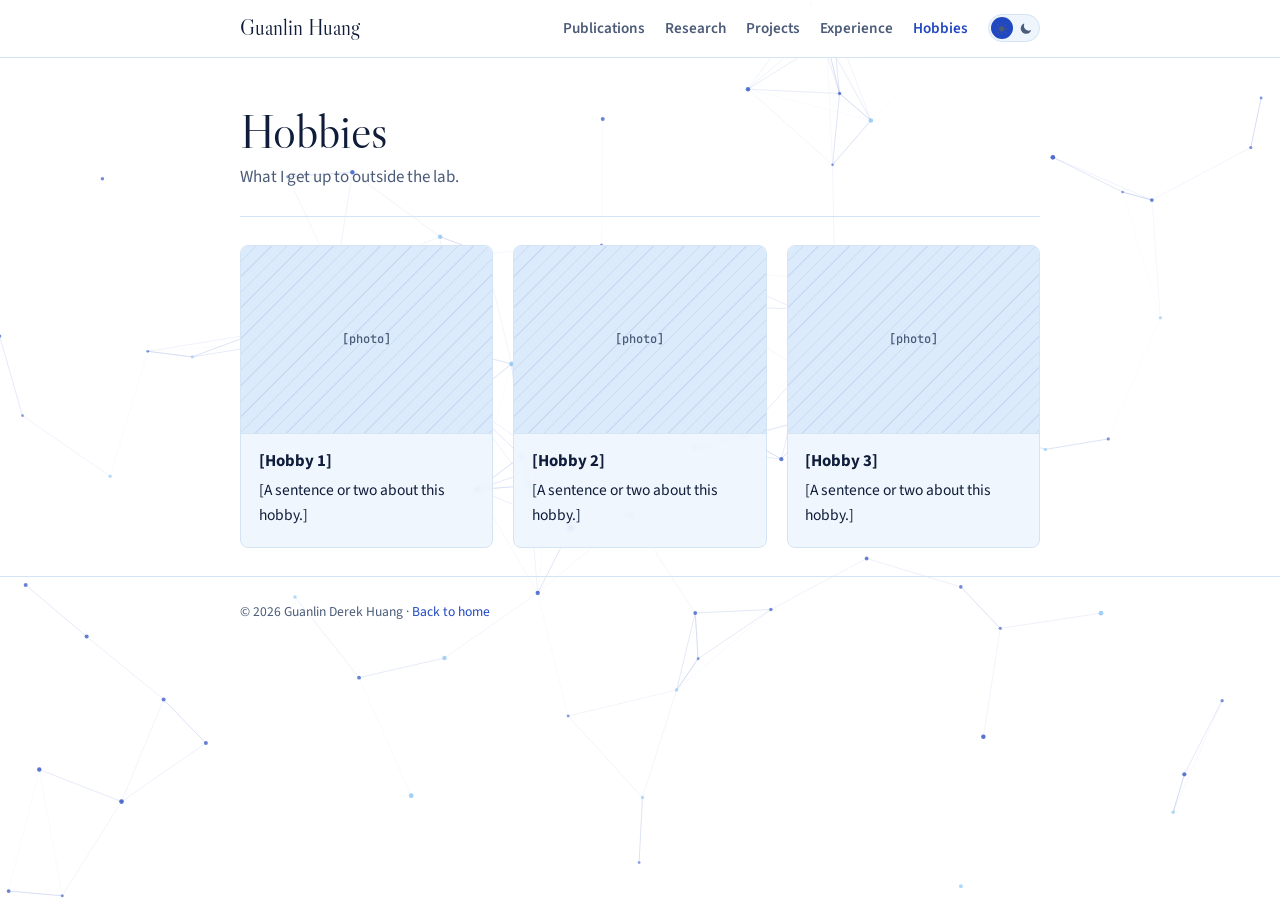
==== hobbies.html @ 8f23948f "Add Purdue dark / blue light themes, toggle, interactive background, Hobbies page Co-Authored-By: Cl" ====
<!doctype html>
<html lang="en">
<head>
<meta charset="utf-8">
<meta name="viewport" content="width=device-width, initial-scale=1, viewport-fit=cover">
<title>Hobbies · Guanlin Huang</title>
<meta name="claude:viewport-fit-sides" content="cover">
<meta name="description" content="What Guanlin Derek Huang does outside the lab.">
<link rel="preconnect" href="https://fonts.googleapis.com">
<link rel="preconnect" href="https://fonts.gstatic.com" crossorigin>
<link rel="stylesheet" href="https://fonts.googleapis.com/css2?family=Libre+Caslon+Display&family=Source+Sans+3:ital,wght@0,400;0,600;0,700;1,400&family=JetBrains+Mono:wght@400;500&display=swap">
<link rel="stylesheet" href="assets/site.css">
<script>
  /* Set the theme before first paint: saved choice, else the system setting. */
  (function () {
    var t = null;
    try { t = localStorage.getItem("theme"); } catch (e) {}
    if (t !== "light" && t !== "dark") t = window.matchMedia && window.matchMedia("(prefers-color-scheme: dark)").matches ? "dark" : "light";
    document.documentElement.setAttribute("data-theme", t);
  })();
</script>
</head>
<body>
<canvas id="bg-canvas" aria-hidden="true"></canvas>

<header class="topbar">
  <div class="wrap">
    <a class="brand" href="index.html">Guanlin Huang</a>
    <div class="nav-right">
      <nav aria-label="Sections">
        <ul>
          <li><a href="index.html#publications">Publications</a></li>
          <li><a href="index.html#research">Research</a></li>
          <li><a href="index.html#projects">Projects</a></li>
          <li><a href="index.html#experience">Experience</a></li>
          <li><a href="hobbies.html" aria-current="page">Hobbies</a></li>
        </ul>
      </nav>
      <button class="theme-toggle" type="button" aria-label="Toggle dark mode">
        <svg viewBox="0 0 24 24" aria-hidden="true"><path d="M12 7a5 5 0 1 0 0 10 5 5 0 0 0 0-10Zm0-5a1 1 0 0 1 1 1v1a1 1 0 1 1-2 0V3a1 1 0 0 1 1-1Zm0 17a1 1 0 0 1 1 1v1a1 1 0 1 1-2 0v-1a1 1 0 0 1 1-1ZM3 11h1a1 1 0 1 1 0 2H3a1 1 0 1 1 0-2Zm17 0h1a1 1 0 1 1 0 2h-1a1 1 0 1 1 0-2ZM5.6 4.2l.7.7a1 1 0 0 1-1.4 1.4l-.7-.7a1 1 0 0 1 1.4-1.4Zm13.5 13.5.7.7a1 1 0 0 1-1.4 1.4l-.7-.7a1 1 0 0 1 1.4-1.4Zm.7-13.5a1 1 0 0 1 0 1.4l-.7.7a1 1 0 1 1-1.4-1.4l.7-.7a1 1 0 0 1 1.4 0ZM6.3 17.7a1 1 0 0 1 0 1.4l-.7.7a1 1 0 0 1-1.4-1.4l.7-.7a1 1 0 0 1 1.4 0Z"/></svg>
        <svg viewBox="0 0 24 24" aria-hidden="true"><path d="M20.5 14.6A8.5 8.5 0 0 1 9.4 3.5a.6.6 0 0 0-.8-.7A9.5 9.5 0 1 0 21.2 15.4a.6.6 0 0 0-.7-.8Z"/></svg>
        <span class="knob"></span>
      </button>
    </div>
  </div>
</header>

<main class="wrap" id="top">
  <div class="page-head">
    <h1>Hobbies</h1>
    <p>What I get up to outside the lab.</p>
  </div>

  <section aria-label="Hobbies">
    <div class="hobbies">
      <article class="hobby">
        <div class="pic">[photo]</div>
        <div class="body">
          <h3>[Hobby 1]</h3>
          <p>[A sentence or two about this hobby.]</p>
        </div>
      </article>
      <article class="hobby">
        <div class="pic">[photo]</div>
        <div class="body">
          <h3>[Hobby 2]</h3>
          <p>[A sentence or two about this hobby.]</p>
        </div>
      </article>
      <article class="hobby">
        <div class="pic">[photo]</div>
        <div class="body">
          <h3>[Hobby 3]</h3>
          <p>[A sentence or two about this hobby.]</p>
        </div>
      </article>
    </div>
  </section>
</main>

<footer>
  <div class="wrap">© 2026 Guanlin Derek Huang · <a href="index.html">Back to home</a></div>
</footer>
<script src="assets/site.js" defer></script>
</body>
</html>
---- assets/site.css ----
/* Layout: one narrow reading column; sticky name bar; profile row (photo | bio); sections stacked with small-caps labels. */
:root {
  /* Light: white with baby blue and royal blue */
  --bg: #ffffff;
  --surface: #eef5fd;
  --ink: #0f1d3a;
  --muted: #4b5b78;
  --rule: #d5e4f5;
  --accent: #2148c0;          /* royal blue */
  --accent-soft: #dcebfb;     /* baby blue */
  --glow: rgba(137, 196, 244, .35);
  --particle: 33, 72, 192;    /* rgb triplets read by assets/site.js */
  --particle-alt: 137, 196, 244;
  --display: "Libre Caslon Display", "Iowan Old Style", Georgia, serif;
  --body: "Source Sans 3", "Segoe UI", system-ui, sans-serif;
  --mono: "JetBrains Mono", ui-monospace, Menlo, monospace;
  --col: 52rem;
  color-scheme: light;
}
/* Dark: Purdue black and gold */
@media (prefers-color-scheme: dark) {
  :root:not([data-theme="light"]) {
    --bg: #0c0c0c; --surface: #18160f; --ink: #f2eee3; --muted: #b3ab96;
    --rule: #2e2a1f; --accent: #cfb991; --accent-soft: #2a2416;
    --glow: rgba(218, 170, 0, .16); --particle: 207, 185, 145; --particle-alt: 218, 170, 0;
    color-scheme: dark;
  }
}
:root[data-theme="dark"] {
  --bg: #0c0c0c; --surface: #18160f; --ink: #f2eee3; --muted: #b3ab96;
  --rule: #2e2a1f; --accent: #cfb991; --accent-soft: #2a2416;
  --glow: rgba(218, 170, 0, .16); --particle: 207, 185, 145; --particle-alt: 218, 170, 0;
  color-scheme: dark;
}

* { box-sizing: border-box; }
html { scroll-behavior: smooth; scroll-padding-top: 4rem; }
@media (prefers-reduced-motion: reduce) { html { scroll-behavior: auto; } }
body {
  margin: 0; background: var(--bg); color: var(--ink);
  font: 400 1.0625rem/1.6 var(--body);
}
a { color: var(--accent); text-decoration: none; }
a:hover { text-decoration: underline; text-underline-offset: 3px; }
a:focus-visible, summary:focus-visible { outline: 2px solid var(--accent); outline-offset: 3px; border-radius: 3px; }

.wrap {
  max-width: var(--col); margin: 0 auto;
  padding-left: max(16px, env(safe-area-inset-left, 0px));
  padding-right: max(16px, env(safe-area-inset-right, 0px));
}

/* Top bar */
body::before { content: ""; position: fixed; inset: 0 0 auto; height: env(safe-area-inset-top, 0px); z-index: 10; background: var(--bg); }
.topbar {
  position: sticky; top: env(safe-area-inset-top, 0px); z-index: 5;
  background: color-mix(in srgb, var(--bg) 92%, transparent);
  backdrop-filter: blur(6px); border-bottom: 1px solid var(--rule);
}
.topbar .wrap { display: flex; align-items: center; justify-content: space-between; gap: 1rem; padding-block: .7rem; flex-wrap: wrap; }
.brand { font-family: var(--display); font-size: 1.35rem; color: var(--ink); }
.brand:hover { text-decoration: none; }
nav ul { display: flex; gap: 1.25rem; list-style: none; margin: 0; padding: 0; flex-wrap: wrap; }
nav a { color: var(--muted); font-size: .95rem; font-weight: 600; }
nav a:hover { color: var(--accent); text-decoration: none; }

/* Profile */
.profile { display: grid; grid-template-columns: 11rem 1fr; gap: 2.25rem; align-items: start; padding-block: 3rem 2rem; }
.photo {
  width: 11rem; max-width: 100%; aspect-ratio: 1 / 1; border-radius: 6px; object-fit: cover;
  background: var(--surface); border: 1px solid var(--rule);
  display: grid; place-items: center; color: var(--muted);
  font: 400 2.6rem var(--display);
}
.profile-text { min-width: 0; }
h1 { font-family: var(--display); font-weight: 400; font-size: clamp(2.2rem, 5vw, 3rem); line-height: 1.05; margin: 0 0 .25rem; text-wrap: balance; }
.native { font-size: 1.1rem; color: var(--muted); margin-left: .35rem; font-family: var(--body); }
.role { color: var(--muted); margin: 0 0 1rem; }
.bio { margin: 0 0 1.25rem; max-width: 65ch; }
.bio p { margin: 0 0 .75rem; }
.contact { font-family: var(--mono); font-size: .85rem; color: var(--muted); margin: 0 0 1rem; }
.links { display: flex; flex-wrap: wrap; gap: .5rem; padding: 0; margin: 0; list-style: none; }
.links a {
  display: inline-flex; align-items: center; gap: .4rem;
  padding: .3rem .75rem; border: 1px solid var(--rule); border-radius: 999px;
  color: var(--ink); font-size: .9rem; font-weight: 600;
}
.links a:hover { border-color: var(--accent); color: var(--accent); text-decoration: none; }
.links svg { width: 1em; height: 1em; fill: currentColor; }
.links .cv { background: var(--accent); border-color: var(--accent); color: var(--bg); }
.links .cv:hover { color: var(--bg); opacity: .9; }

/* Sections */
section { padding-block: 1.75rem; border-top: 1px solid var(--rule); }
h2 {
  font: 700 .8rem/1 var(--body); text-transform: uppercase; letter-spacing: .14em;
  color: var(--muted); margin: 0 0 1.25rem;
}
h3 { font-size: 1.05rem; line-height: 1.35; margin: 0 0 .2rem; text-wrap: balance; }

/* News */
.news { list-style: none; margin: 0; padding: 0; display: grid; gap: .45rem; }
.news li { display: grid; grid-template-columns: 5.5rem 1fr; gap: 1rem; }
.news time { font-family: var(--mono); font-size: .85rem; color: var(--muted); padding-top: .15rem; font-variant-numeric: tabular-nums; }
.news span { min-width: 0; }
details summary { cursor: pointer; color: var(--accent); font-weight: 600; font-size: .9rem; margin-top: .6rem; list-style: none; }
details summary::-webkit-details-marker { display: none; }
details[open] summary .more { display: none; }
details:not([open]) summary .less { display: none; }
details .news { margin-top: .45rem; }

/* Publications + projects */
.entries { display: grid; gap: 1.75rem; }
.entry { display: grid; grid-template-columns: 12rem 1fr; gap: 1.5rem; align-items: start; }
.thumb {
  width: 100%; max-width: 100%; aspect-ratio: 16 / 10; border-radius: 4px; object-fit: cover;
  background:
    repeating-linear-gradient(135deg, transparent 0 10px, color-mix(in srgb, var(--accent) 8%, transparent) 10px 11px),
    var(--surface);
  border: 1px solid var(--rule);
  display: grid; place-items: center; color: var(--muted); font: 500 .75rem var(--mono);
}
.entry > a { display: block; }
.entry-body { min-width: 0; }
.authors { margin: 0; color: var(--muted); font-size: .95rem; }
.authors .me { color: var(--ink); font-weight: 700; }
.venue { margin: .1rem 0 .5rem; font-style: italic; }
.venue .tag { font-style: normal; font-size: .75rem; font-weight: 700; letter-spacing: .04em; color: var(--accent); background: var(--accent-soft); padding: .1rem .45rem; border-radius: 3px; margin-left: .35rem; }
.desc { margin: 0 0 .5rem; font-size: .97rem; }
.thumb.logo { background: var(--surface); object-fit: contain; }
.note { margin: 0 0 .5rem; font-size: .85rem; color: var(--muted); }
.desc .tag { font-size: .75rem; font-weight: 700; letter-spacing: .04em; color: var(--accent); background: var(--accent-soft); padding: .1rem .45rem; border-radius: 3px; }
.btns { display: flex; flex-wrap: wrap; gap: .4rem; }
.btns a { font: 500 .78rem var(--mono); padding: .2rem .55rem; border: 1px solid var(--rule); border-radius: 3px; }
.btns a:hover { border-color: var(--accent); text-decoration: none; }
.sub { font-weight: 600; font-size: .95rem; margin: 0 0 1rem; color: var(--ink); }
.sub + .entries + .sub { margin-top: 2rem; }

/* Experience */
.timeline { list-style: none; margin: 0; padding: 0; display: grid; gap: 1.25rem; }
.timeline li { display: grid; grid-template-columns: 1fr auto; gap: .1rem 1rem; }
.timeline .when { font-family: var(--mono); font-size: .85rem; color: var(--muted); font-variant-numeric: tabular-nums; white-space: nowrap; }
.timeline .org { color: var(--muted); grid-column: 1 / -1; margin: 0; }
.timeline .what { grid-column: 1 / -1; margin: .2rem 0 0; font-size: .97rem; max-width: 65ch; }

/* Interactive background */
#bg-canvas { position: fixed; inset: 0; width: 100%; height: 100%; z-index: 0; pointer-events: none; }
main, footer { position: relative; z-index: 1; }

/* Theme toggle */
.nav-right { display: flex; align-items: center; gap: 1.25rem; flex-wrap: wrap; }
.theme-toggle {
  position: relative; width: 3.25rem; height: 1.75rem; flex: none;
  border: 1px solid var(--rule); border-radius: 999px; padding: 0; cursor: pointer;
  background: var(--surface); color: var(--muted);
  display: inline-flex; align-items: center; justify-content: space-between;
  padding-inline: .4rem; transition: background-color .25s, border-color .25s;
}
.theme-toggle:hover { border-color: var(--accent); }
.theme-toggle:focus-visible { outline: 2px solid var(--accent); outline-offset: 3px; }
.theme-toggle svg { width: .85rem; height: .85rem; fill: currentColor; position: relative; z-index: 1; }
.theme-toggle .knob {
  position: absolute; top: 2px; left: 2px; width: calc(1.75rem - 6px); height: calc(1.75rem - 6px);
  border-radius: 50%; background: var(--accent); transition: transform .25s ease;
}
:root[data-theme="dark"] .theme-toggle .knob { transform: translateX(1.5rem); }
@media (prefers-reduced-motion: reduce) { .theme-toggle .knob { transition: none; } }

/* Hobbies */
.page-head { padding-block: 3rem 1.5rem; }
.page-head p { color: var(--muted); max-width: 60ch; margin: .5rem 0 0; }
.hobbies { display: grid; grid-template-columns: repeat(auto-fill, minmax(15rem, 1fr)); gap: 1.25rem; }
.hobby {
  border: 1px solid var(--rule); border-radius: 8px; overflow: hidden;
  background: color-mix(in srgb, var(--surface) 85%, transparent);
  backdrop-filter: blur(2px); display: flex; flex-direction: column;
  transition: transform .2s ease, border-color .2s ease;
}
.hobby:hover { transform: translateY(-3px); border-color: var(--accent); }
@media (prefers-reduced-motion: reduce) { .hobby, .hobby:hover { transition: none; transform: none; } }
.hobby .pic {
  aspect-ratio: 4 / 3; width: 100%; object-fit: cover; display: grid; place-items: center;
  background:
    repeating-linear-gradient(135deg, transparent 0 10px, color-mix(in srgb, var(--accent) 10%, transparent) 10px 11px),
    var(--accent-soft);
  color: var(--muted); font: 500 .75rem var(--mono); border-bottom: 1px solid var(--rule);
}
.hobby .body { padding: 1rem 1.1rem 1.2rem; }
.hobby p { margin: .35rem 0 0; font-size: .97rem; }

footer { border-top: 1px solid var(--rule); padding-block: 1.5rem 2.5rem; color: var(--muted); font-size: .85rem; }

@media (max-width: 640px) {
  .profile { grid-template-columns: 1fr; gap: 1.25rem; padding-block: 2rem 1.5rem; }
  .photo { width: 8rem; }
  .entry { grid-template-columns: 1fr; gap: .75rem; }
  .thumb { max-width: 20rem; }
  .news li { grid-template-columns: 1fr; gap: 0; }
  nav ul { gap: .9rem; }
  .nav-right { gap: .9rem; }
  .topbar .wrap { position: relative; padding-right: calc(max(16px, env(safe-area-inset-right, 0px)) + 4rem); }
  .theme-toggle { position: absolute; top: .75rem; right: max(16px, env(safe-area-inset-right, 0px)); }
}
nav a[aria-current="page"] { color: var(--accent); }
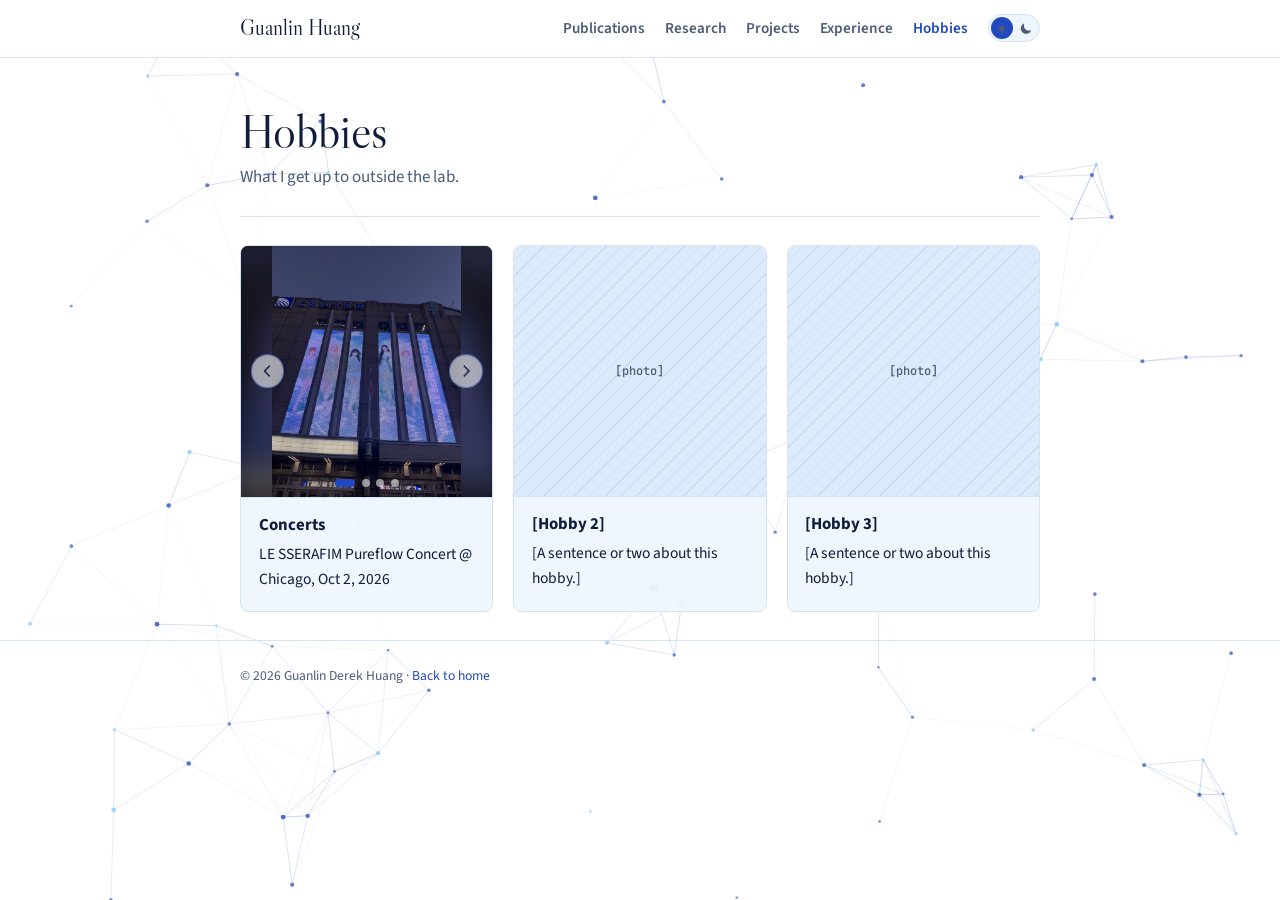
==== commit 3b38302d: "Add concert photo slideshow as first hobby Co-Authored-By: Claude Opus 5.5 <noreply@anthropic.com> C" ====
--- a/hobbies.html
+++ b/hobbies.html
@@ -54,10 +54,20 @@
   <section aria-label="Hobbies">
     <div class="hobbies">
       <article class="hobby">
-        <div class="pic">[photo]</div>
+        <div class="slideshow" data-slideshow aria-roledescription="carousel" aria-label="LE SSERAFIM Pureflow concert photos">
+          <ul class="slides" tabindex="0">
+            <li class="slide"><img src="assets/hobbies/pureflow-1.jpg" alt="Arena exterior lit up with LE SSERAFIM 2026 Pureflow tour banners at dusk" loading="eager" decoding="async"></li>
+            <li class="slide"><img src="assets/hobbies/pureflow-2.jpg" alt="Championship banners hanging above the arena floor before the show" loading="lazy" decoding="async"></li>
+            <li class="slide"><img src="assets/hobbies/pureflow-3.jpg" alt="Stage screens showing the 2026 LE SSERAFIM Tour Pureflow title" loading="lazy" decoding="async"></li>
+            <li class="slide"><img src="assets/hobbies/pureflow-4.jpg" alt="Derek and three friends smiling in their arena seats before the concert" loading="lazy" decoding="async"></li>
+          </ul>
+          <button class="ss-btn prev" type="button" aria-label="Previous photo"><svg viewBox="0 0 24 24" aria-hidden="true"><path d="M15.4 5.4 9 12l6.4 6.6-1.4 1.4L6.2 12 14 4z"/></svg></button>
+          <button class="ss-btn next" type="button" aria-label="Next photo"><svg viewBox="0 0 24 24" aria-hidden="true"><path d="M8.6 18.6 15 12 8.6 5.4 10 4l7.8 8-7.8 8z"/></svg></button>
+          <div class="ss-dots" role="group" aria-label="Choose photo"></div>
+        </div>
         <div class="body">
-          <h3>[Hobby 1]</h3>
-          <p>[A sentence or two about this hobby.]</p>
+          <h3>Concerts</h3>
+          <p>LE SSERAFIM Pureflow Concert @ Chicago, Oct 2, 2026</p>
         </div>
       </article>
       <article class="hobby">
--- a/assets/site.css
+++ b/assets/site.css
@@ -179,7 +179,7 @@
 .hobby:hover { transform: translateY(-3px); border-color: var(--accent); }
 @media (prefers-reduced-motion: reduce) { .hobby, .hobby:hover { transition: none; transform: none; } }
 .hobby .pic {
-  aspect-ratio: 4 / 3; width: 100%; object-fit: cover; display: grid; place-items: center;
+  aspect-ratio: 1 / 1; width: 100%; object-fit: cover; display: grid; place-items: center;
   background:
     repeating-linear-gradient(135deg, transparent 0 10px, color-mix(in srgb, var(--accent) 10%, transparent) 10px 11px),
     var(--accent-soft);
@@ -202,3 +202,34 @@
   .theme-toggle { position: absolute; top: .75rem; right: max(16px, env(safe-area-inset-right, 0px)); }
 }
 nav a[aria-current="page"] { color: var(--accent); }
+
+/* Hobby slideshow: swipeable track with arrows, dots and gentle autoplay */
+.slideshow { position: relative; border-bottom: 1px solid var(--rule); background: #000; }
+.slides {
+  list-style: none; margin: 0; padding: 0; display: flex; aspect-ratio: 1 / 1;
+  overflow-x: auto; scroll-snap-type: x mandatory; scroll-behavior: smooth; scrollbar-width: none;
+}
+.slides::-webkit-scrollbar { display: none; }
+.slides:focus-visible { outline: 2px solid var(--accent); outline-offset: -2px; }
+.slide { flex: 0 0 100%; scroll-snap-align: center; position: relative; overflow: hidden; }
+.slide::before { /* blurred fill so portrait and landscape photos both show in full */
+  content: ""; position: absolute; inset: -20px; background: var(--slide-bg) center / cover; filter: blur(18px) brightness(.6);
+}
+.slide img { position: relative; width: 100%; height: 100%; object-fit: contain; display: block; }
+.ss-btn {
+  position: absolute; top: 50%; transform: translateY(-50%); width: 2.1rem; height: 2.1rem; border-radius: 50%;
+  border: 1px solid color-mix(in srgb, var(--accent) 60%, transparent); cursor: pointer; padding: 0;
+  background: color-mix(in srgb, var(--bg) 70%, transparent); color: var(--ink); backdrop-filter: blur(4px);
+  display: grid; place-items: center; opacity: .85; transition: opacity .2s, background-color .2s;
+}
+.ss-btn:hover, .ss-btn:focus-visible { opacity: 1; background: var(--accent); color: var(--bg); }
+.ss-btn:focus-visible { outline: 2px solid var(--accent); outline-offset: 2px; }
+.ss-btn svg { width: 1.1rem; height: 1.1rem; fill: currentColor; }
+.ss-btn.prev { left: .6rem; } .ss-btn.next { right: .6rem; }
+.ss-dots { position: absolute; left: 0; right: 0; bottom: .6rem; display: flex; justify-content: center; gap: .4rem; }
+.ss-dots button {
+  width: .5rem; height: .5rem; border-radius: 999px; border: 0; padding: 0; cursor: pointer;
+  background: rgba(255,255,255,.55); transition: width .25s, background-color .25s;
+}
+.ss-dots button[aria-current="true"] { width: 1.3rem; background: var(--accent); }
+@media (prefers-reduced-motion: reduce) { .slides { scroll-behavior: auto; } .ss-dots button { transition: none; } }
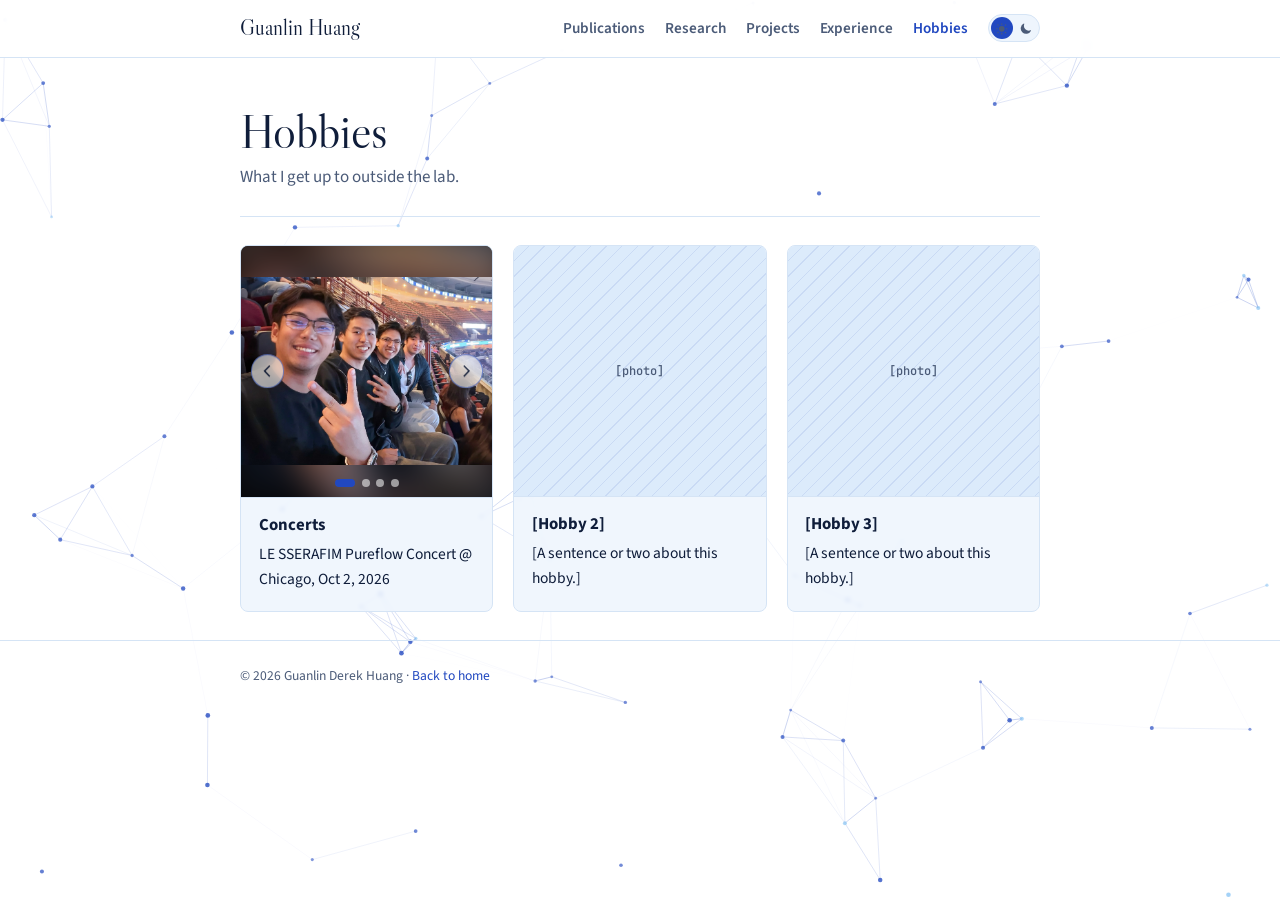
==== commit 6225a46d: "Reorder concert photos: selfie first, banners last Co-Authored-By: Claude Opus 5.5 <noreply@anthropi" ====
--- a/hobbies.html
+++ b/hobbies.html
@@ -56,10 +56,10 @@
       <article class="hobby">
         <div class="slideshow" data-slideshow aria-roledescription="carousel" aria-label="LE SSERAFIM Pureflow concert photos">
           <ul class="slides" tabindex="0">
-            <li class="slide"><img src="assets/hobbies/pureflow-1.jpg" alt="Arena exterior lit up with LE SSERAFIM 2026 Pureflow tour banners at dusk" loading="eager" decoding="async"></li>
+            <li class="slide"><img src="assets/hobbies/pureflow-4.jpg" alt="Derek and three friends smiling in their arena seats before the concert" loading="eager" decoding="async"></li>
+            <li class="slide"><img src="assets/hobbies/pureflow-1.jpg" alt="Arena exterior lit up with LE SSERAFIM 2026 Pureflow tour banners at dusk" loading="lazy" decoding="async"></li>
+            <li class="slide"><img src="assets/hobbies/pureflow-3.jpg" alt="Stage screens showing the 2026 LE SSERAFIM Tour Pureflow title" loading="lazy" decoding="async"></li>
             <li class="slide"><img src="assets/hobbies/pureflow-2.jpg" alt="Championship banners hanging above the arena floor before the show" loading="lazy" decoding="async"></li>
-            <li class="slide"><img src="assets/hobbies/pureflow-3.jpg" alt="Stage screens showing the 2026 LE SSERAFIM Tour Pureflow title" loading="lazy" decoding="async"></li>
-            <li class="slide"><img src="assets/hobbies/pureflow-4.jpg" alt="Derek and three friends smiling in their arena seats before the concert" loading="lazy" decoding="async"></li>
           </ul>
           <button class="ss-btn prev" type="button" aria-label="Previous photo"><svg viewBox="0 0 24 24" aria-hidden="true"><path d="M15.4 5.4 9 12l6.4 6.6-1.4 1.4L6.2 12 14 4z"/></svg></button>
           <button class="ss-btn next" type="button" aria-label="Next photo"><svg viewBox="0 0 24 24" aria-hidden="true"><path d="M8.6 18.6 15 12 8.6 5.4 10 4l7.8 8-7.8 8z"/></svg></button>
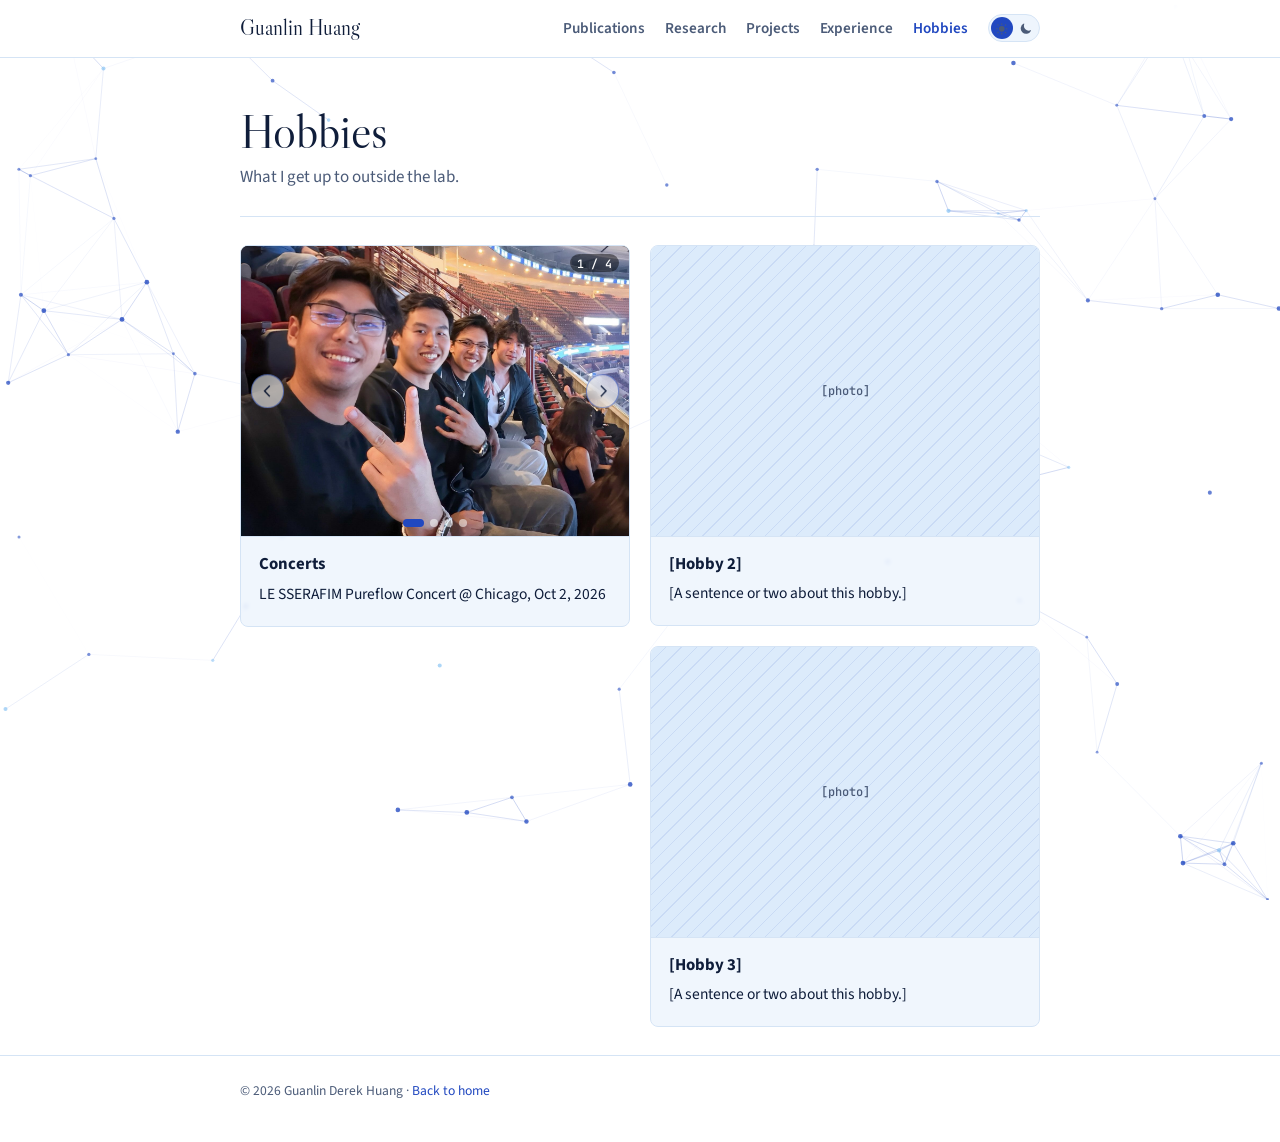
==== commit 80088994: "Rebuild hobby carousel: one photo at a time, frame sized to widest photo, masonry cards Co-Authored-" ====
--- a/hobbies.html
+++ b/hobbies.html
@@ -55,11 +55,11 @@
     <div class="hobbies">
       <article class="hobby">
         <div class="slideshow" data-slideshow aria-roledescription="carousel" aria-label="LE SSERAFIM Pureflow concert photos">
-          <ul class="slides" tabindex="0">
-            <li class="slide"><img src="assets/hobbies/pureflow-4.jpg" alt="Derek and three friends smiling in their arena seats before the concert" loading="eager" decoding="async"></li>
-            <li class="slide"><img src="assets/hobbies/pureflow-1.jpg" alt="Arena exterior lit up with LE SSERAFIM 2026 Pureflow tour banners at dusk" loading="lazy" decoding="async"></li>
-            <li class="slide"><img src="assets/hobbies/pureflow-3.jpg" alt="Stage screens showing the 2026 LE SSERAFIM Tour Pureflow title" loading="lazy" decoding="async"></li>
-            <li class="slide"><img src="assets/hobbies/pureflow-2.jpg" alt="Championship banners hanging above the arena floor before the show" loading="lazy" decoding="async"></li>
+          <ul class="slides" tabindex="0" aria-live="polite">
+            <li class="slide"><img src="assets/hobbies/pureflow-4.jpg" alt="Derek and three friends smiling in their arena seats before the concert" width="1454" height="1090" loading="eager" decoding="async"></li>
+            <li class="slide"><img src="assets/hobbies/pureflow-1.jpg" alt="Arena exterior lit up with LE SSERAFIM 2026 Pureflow tour banners at dusk" width="1200" height="1600" loading="lazy" decoding="async"></li>
+            <li class="slide"><img src="assets/hobbies/pureflow-3.jpg" alt="Stage screens showing the 2026 LE SSERAFIM Tour Pureflow title" width="1200" height="1600" loading="lazy" decoding="async"></li>
+            <li class="slide"><img src="assets/hobbies/pureflow-2.jpg" alt="Championship banners hanging above the arena floor before the show" width="1200" height="1600" loading="lazy" decoding="async"></li>
           </ul>
           <button class="ss-btn prev" type="button" aria-label="Previous photo"><svg viewBox="0 0 24 24" aria-hidden="true"><path d="M15.4 5.4 9 12l6.4 6.6-1.4 1.4L6.2 12 14 4z"/></svg></button>
           <button class="ss-btn next" type="button" aria-label="Next photo"><svg viewBox="0 0 24 24" aria-hidden="true"><path d="M8.6 18.6 15 12 8.6 5.4 10 4l7.8 8-7.8 8z"/></svg></button>
--- a/assets/site.css
+++ b/assets/site.css
@@ -169,7 +169,8 @@
 /* Hobbies */
 .page-head { padding-block: 3rem 1.5rem; }
 .page-head p { color: var(--muted); max-width: 60ch; margin: .5rem 0 0; }
-.hobbies { display: grid; grid-template-columns: repeat(auto-fill, minmax(15rem, 1fr)); gap: 1.25rem; }
+.hobbies { columns: 2 19rem; column-gap: 1.25rem; } /* Pinterest-style masonry: each card is as tall as its photos need */
+.hobbies > .hobby { break-inside: avoid; margin-bottom: 1.25rem; width: 100%; }
 .hobby {
   border: 1px solid var(--rule); border-radius: 8px; overflow: hidden;
   background: color-mix(in srgb, var(--surface) 85%, transparent);
@@ -179,7 +180,7 @@
 .hobby:hover { transform: translateY(-3px); border-color: var(--accent); }
 @media (prefers-reduced-motion: reduce) { .hobby, .hobby:hover { transition: none; transform: none; } }
 .hobby .pic {
-  aspect-ratio: 1 / 1; width: 100%; object-fit: cover; display: grid; place-items: center;
+  aspect-ratio: 4 / 3; width: 100%; object-fit: cover; display: grid; place-items: center;
   background:
     repeating-linear-gradient(135deg, transparent 0 10px, color-mix(in srgb, var(--accent) 10%, transparent) 10px 11px),
     var(--accent-soft);
@@ -203,21 +204,16 @@
 }
 nav a[aria-current="page"] { color: var(--accent); }
 
-/* Hobby slideshow: swipeable track with arrows, dots and gentle autoplay */
-.slideshow { position: relative; border-bottom: 1px solid var(--rule); background: #000; }
-.slides {
-  list-style: none; margin: 0; padding: 0; display: flex; aspect-ratio: 1 / 1;
-  overflow-x: auto; scroll-snap-type: x mandatory; scroll-behavior: smooth; scrollbar-width: none;
-}
-.slides::-webkit-scrollbar { display: none; }
+/* Hobby carousel: one photo at a time in a black frame sized to the set's widest photo,
+   so a landscape photo fills it and portrait photos keep the same height with black sides. */
+.slideshow { position: relative; background: #000; border-bottom: 1px solid var(--rule); overflow: hidden; touch-action: pan-y; }
+.slides { list-style: none; margin: 0; padding: 0; position: relative; width: 100%; aspect-ratio: var(--frame, 4 / 3); }
 .slides:focus-visible { outline: 2px solid var(--accent); outline-offset: -2px; }
-.slide { flex: 0 0 100%; scroll-snap-align: center; position: relative; overflow: hidden; }
-.slide::before { /* blurred fill so portrait and landscape photos both show in full */
-  content: ""; position: absolute; inset: -20px; background: var(--slide-bg) center / cover; filter: blur(18px) brightness(.6);
-}
-.slide img { position: relative; width: 100%; height: 100%; object-fit: contain; display: block; }
+.slide { position: absolute; inset: 0; opacity: 0; visibility: hidden; transition: opacity .45s ease, visibility 0s linear .45s; }
+.slide.is-active { opacity: 1; visibility: visible; transition: opacity .45s ease; }
+.slide img { display: block; width: 100%; height: 100%; max-width: none; object-fit: contain; object-position: center; user-select: none; -webkit-user-drag: none; }
 .ss-btn {
-  position: absolute; top: 50%; transform: translateY(-50%); width: 2.1rem; height: 2.1rem; border-radius: 50%;
+  position: absolute; top: 50%; transform: translateY(-50%); z-index: 2; width: 2.1rem; height: 2.1rem; border-radius: 50%;
   border: 1px solid color-mix(in srgb, var(--accent) 60%, transparent); cursor: pointer; padding: 0;
   background: color-mix(in srgb, var(--bg) 70%, transparent); color: var(--ink); backdrop-filter: blur(4px);
   display: grid; place-items: center; opacity: .85; transition: opacity .2s, background-color .2s;
@@ -226,10 +222,11 @@
 .ss-btn:focus-visible { outline: 2px solid var(--accent); outline-offset: 2px; }
 .ss-btn svg { width: 1.1rem; height: 1.1rem; fill: currentColor; }
 .ss-btn.prev { left: .6rem; } .ss-btn.next { right: .6rem; }
-.ss-dots { position: absolute; left: 0; right: 0; bottom: .6rem; display: flex; justify-content: center; gap: .4rem; }
+.ss-dots { position: absolute; left: 0; right: 0; bottom: .6rem; z-index: 2; display: flex; justify-content: center; gap: .4rem; }
 .ss-dots button {
   width: .5rem; height: .5rem; border-radius: 999px; border: 0; padding: 0; cursor: pointer;
   background: rgba(255,255,255,.55); transition: width .25s, background-color .25s;
 }
 .ss-dots button[aria-current="true"] { width: 1.3rem; background: var(--accent); }
-@media (prefers-reduced-motion: reduce) { .slides { scroll-behavior: auto; } .ss-dots button { transition: none; } }
+.ss-count { position: absolute; top: .55rem; right: .6rem; z-index: 2; font: 500 .72rem var(--mono); color: #fff; background: rgba(0,0,0,.45); padding: .1rem .45rem; border-radius: 999px; }
+@media (prefers-reduced-motion: reduce) { .slide, .slide.is-active, .ss-dots button { transition: none; } }
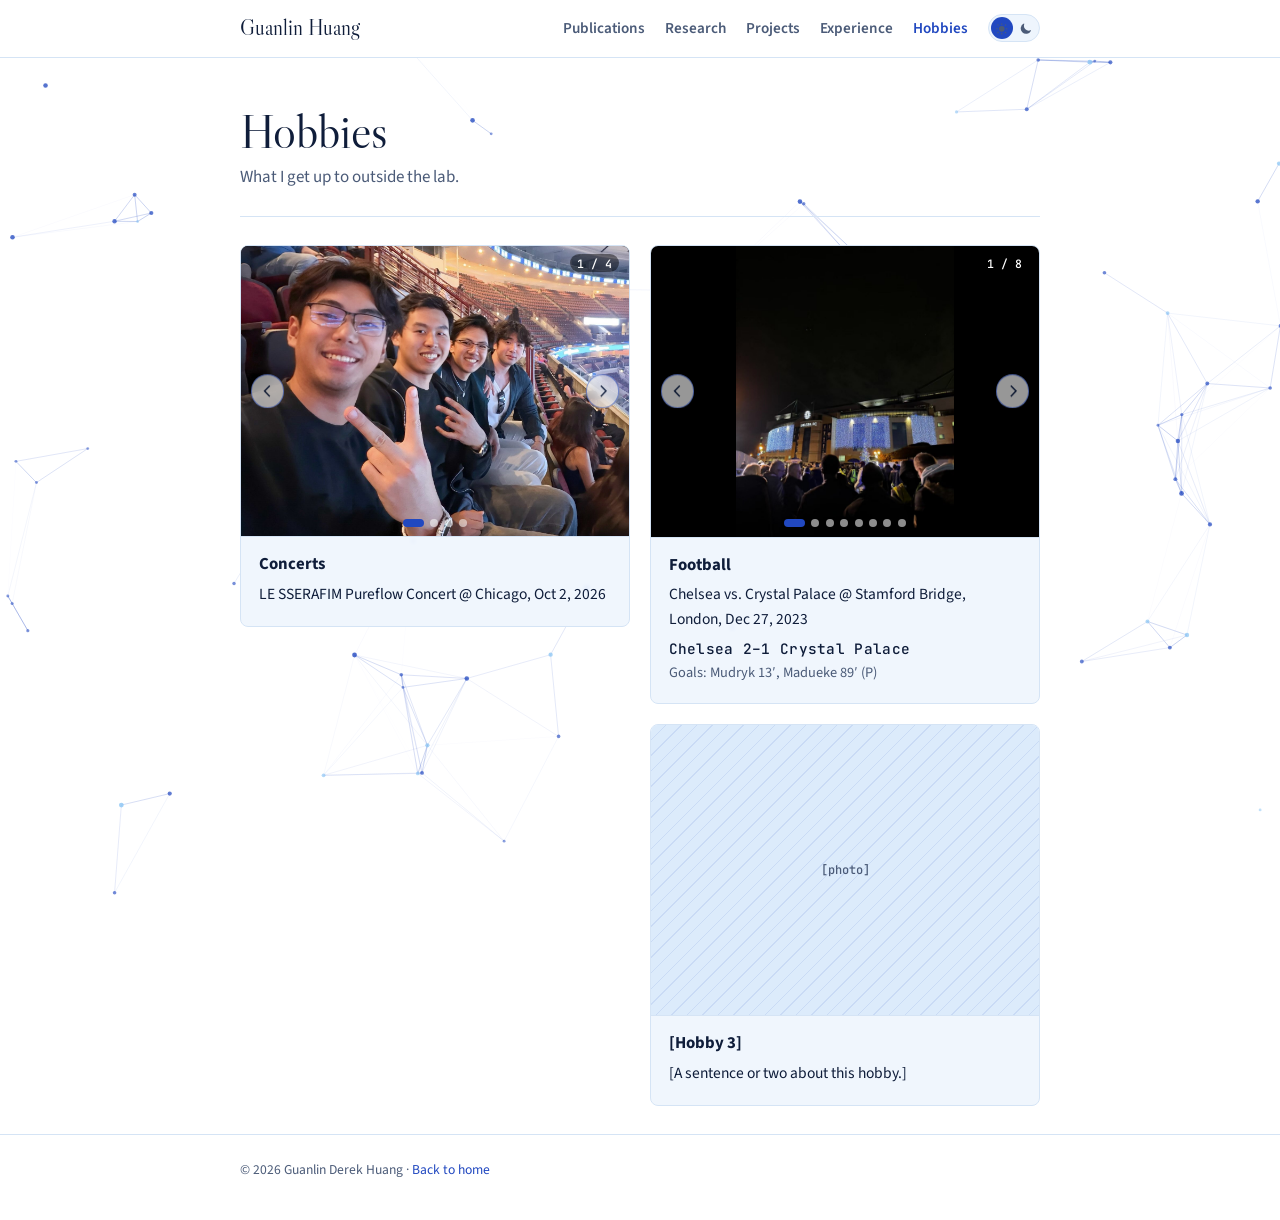
==== commit acf719e4: "Add Chelsea vs. Crystal Palace carousel as second hobby Co-Authored-By: Claude Opus 5.5 <noreply@ant" ====
--- a/hobbies.html
+++ b/hobbies.html
@@ -71,10 +71,25 @@
         </div>
       </article>
       <article class="hobby">
-        <div class="pic">[photo]</div>
+        <div class="slideshow" data-slideshow aria-roledescription="carousel" aria-label="Chelsea vs. Crystal Palace match photos">
+          <ul class="slides" tabindex="0" aria-live="polite">
+            <li class="slide"><img src="assets/hobbies/chelsea-1.jpg" alt="Crowds queuing outside Stamford Bridge at night, the stadium front lit with blue lights" width="1080" height="1440" loading="eager" decoding="async"></li>
+            <li class="slide"><img src="assets/hobbies/chelsea-2.jpg" alt="Chelsea Football Club lettering above the East Stand entrance at night" width="1080" height="1440" loading="lazy" decoding="async"></li>
+            <li class="slide"><img src="assets/hobbies/chelsea-3.jpg" alt="Underground station sign pointing to the stadium at Stamford Bridge" width="1080" height="1440" loading="lazy" decoding="async"></li>
+            <li class="slide"><img src="assets/hobbies/chelsea-4.jpg" alt="A giant Pride of London tifo spread across the stand before kickoff" width="1080" height="1440" loading="lazy" decoding="async"></li>
+            <li class="slide"><img src="assets/hobbies/chelsea-5.jpg" alt="Players lined up around the centre circle for kickoff" width="900" height="1600" loading="lazy" decoding="async"></li>
+            <li class="slide"><img src="assets/hobbies/chelsea-6.jpg" alt="Chelsea players celebrating near the goal in front of the fans" width="1080" height="1440" loading="lazy" decoding="async"></li>
+            <li class="slide"><img src="assets/hobbies/chelsea-7.jpg" alt="Chelsea players gathered on the pitch after the match" width="1080" height="1440" loading="lazy" decoding="async"></li>
+            <li class="slide"><img src="assets/hobbies/chelsea-8.jpg" alt="Players and officials on the pitch at full time" width="1440" height="1080" loading="lazy" decoding="async"></li>
+          </ul>
+          <button class="ss-btn prev" type="button" aria-label="Previous photo"><svg viewBox="0 0 24 24" aria-hidden="true"><path d="M15.4 5.4 9 12l6.4 6.6-1.4 1.4L6.2 12 14 4z"/></svg></button>
+          <button class="ss-btn next" type="button" aria-label="Next photo"><svg viewBox="0 0 24 24" aria-hidden="true"><path d="M8.6 18.6 15 12 8.6 5.4 10 4l7.8 8-7.8 8z"/></svg></button>
+          <div class="ss-dots" role="group" aria-label="Choose photo"></div>
+        </div>
         <div class="body">
-          <h3>[Hobby 2]</h3>
-          <p>[A sentence or two about this hobby.]</p>
+          <h3>Football</h3>
+          <p>Chelsea vs. Crystal Palace @ Stamford Bridge, London, Dec 27, 2023</p>
+          <p class="score"><strong>Chelsea 2–1 Crystal Palace</strong><br>Goals: Mudryk 13′, Madueke 89′ (P)</p>
         </div>
       </article>
       <article class="hobby">
--- a/assets/site.css
+++ b/assets/site.css
@@ -230,3 +230,5 @@
 .ss-dots button[aria-current="true"] { width: 1.3rem; background: var(--accent); }
 .ss-count { position: absolute; top: .55rem; right: .6rem; z-index: 2; font: 500 .72rem var(--mono); color: #fff; background: rgba(0,0,0,.45); padding: .1rem .45rem; border-radius: 999px; }
 @media (prefers-reduced-motion: reduce) { .slide, .slide.is-active, .ss-dots button { transition: none; } }
+.hobby .score { font-size: .9rem; color: var(--muted); }
+.hobby .score strong { color: var(--ink); font-family: var(--mono); font-weight: 500; letter-spacing: .02em; }
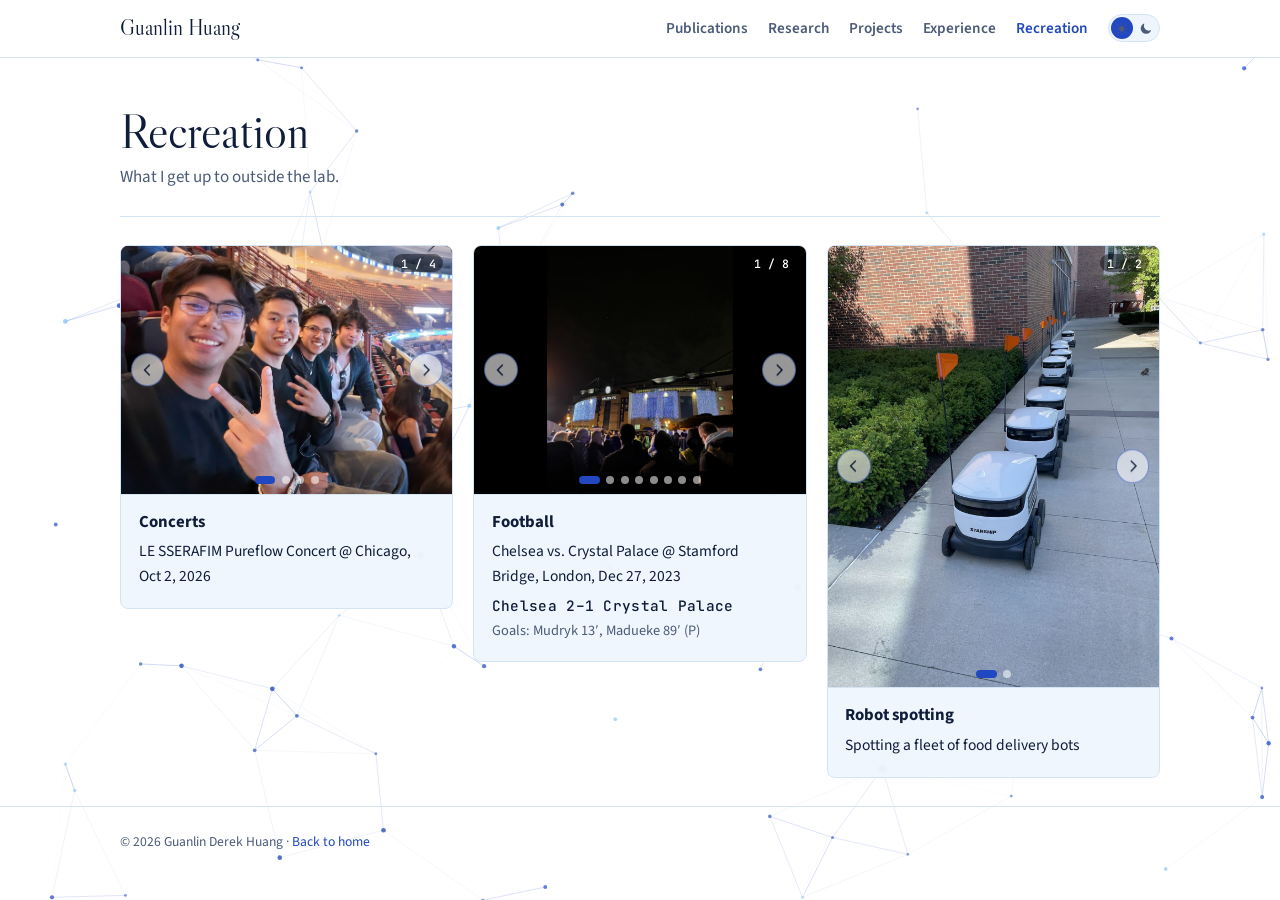
==== commit 86422855: "Rename Hobbies to Recreation; add delivery robot carousel with per-photo captions Co-Authored-By: Cl" ====
--- a/hobbies.html
+++ b/hobbies.html
@@ -3,7 +3,7 @@
 <head>
 <meta charset="utf-8">
 <meta name="viewport" content="width=device-width, initial-scale=1, viewport-fit=cover">
-<title>Hobbies · Guanlin Huang</title>
+<title>Recreation · Guanlin Huang</title>
 <meta name="claude:viewport-fit-sides" content="cover">
 <meta name="description" content="What Guanlin Derek Huang does outside the lab.">
 <link rel="preconnect" href="https://fonts.googleapis.com">
@@ -33,7 +33,7 @@
           <li><a href="index.html#research">Research</a></li>
           <li><a href="index.html#projects">Projects</a></li>
           <li><a href="index.html#experience">Experience</a></li>
-          <li><a href="hobbies.html" aria-current="page">Hobbies</a></li>
+          <li><a href="hobbies.html" aria-current="page">Recreation</a></li>
         </ul>
       </nav>
       <button class="theme-toggle" type="button" aria-label="Toggle dark mode">
@@ -47,11 +47,11 @@
 
 <main class="wrap" id="top">
   <div class="page-head">
-    <h1>Hobbies</h1>
+    <h1>Recreation</h1>
     <p>What I get up to outside the lab.</p>
   </div>
 
-  <section aria-label="Hobbies">
+  <section aria-label="Recreation">
     <div class="hobbies">
       <article class="hobby">
         <div class="slideshow" data-slideshow aria-roledescription="carousel" aria-label="LE SSERAFIM Pureflow concert photos">
@@ -93,10 +93,18 @@
         </div>
       </article>
       <article class="hobby">
-        <div class="pic">[photo]</div>
+        <div class="slideshow" data-slideshow aria-roledescription="carousel" aria-label="Delivery robot photos">
+          <ul class="slides" tabindex="0">
+            <li class="slide" data-caption="Spotting a fleet of food delivery bots"><img src="assets/hobbies/bots-1.jpg" alt="A line of white six-wheeled delivery robots with orange flags parked along a campus sidewalk" width="1200" height="1600" loading="eager" decoding="async"></li>
+            <li class="slide" data-caption="A new version of the food delivery bot?"><img src="assets/hobbies/bots-2.jpg" alt="A single white delivery robot with a sleepy-eyes display parked on a sidewalk beside a building" width="1200" height="1600" loading="lazy" decoding="async"></li>
+          </ul>
+          <button class="ss-btn prev" type="button" aria-label="Previous photo"><svg viewBox="0 0 24 24" aria-hidden="true"><path d="M15.4 5.4 9 12l6.4 6.6-1.4 1.4L6.2 12 14 4z"/></svg></button>
+          <button class="ss-btn next" type="button" aria-label="Next photo"><svg viewBox="0 0 24 24" aria-hidden="true"><path d="M8.6 18.6 15 12 8.6 5.4 10 4l7.8 8-7.8 8z"/></svg></button>
+          <div class="ss-dots" role="group" aria-label="Choose photo"></div>
+        </div>
         <div class="body">
-          <h3>[Hobby 3]</h3>
-          <p>[A sentence or two about this hobby.]</p>
+          <h3>Robot spotting</h3>
+          <p class="ss-caption" aria-live="polite">Spotting a fleet of food delivery bots</p>
         </div>
       </article>
     </div>
--- a/assets/site.css
+++ b/assets/site.css
@@ -14,7 +14,7 @@
   --display: "Libre Caslon Display", "Iowan Old Style", Georgia, serif;
   --body: "Source Sans 3", "Segoe UI", system-ui, sans-serif;
   --mono: "JetBrains Mono", ui-monospace, Menlo, monospace;
-  --col: 52rem;
+  --col: 67rem;  /* 1072px incl. 16px gutters = 1040px content */
   color-scheme: light;
 }
 /* Dark: Purdue black and gold */
@@ -76,7 +76,7 @@
 h1 { font-family: var(--display); font-weight: 400; font-size: clamp(2.2rem, 5vw, 3rem); line-height: 1.05; margin: 0 0 .25rem; text-wrap: balance; }
 .native { font-size: 1.1rem; color: var(--muted); margin-left: .35rem; font-family: var(--body); }
 .role { color: var(--muted); margin: 0 0 1rem; }
-.bio { margin: 0 0 1.25rem; max-width: 65ch; }
+.bio { margin: 0 0 1.25rem; max-width: 90ch; }
 .bio p { margin: 0 0 .75rem; }
 .contact { font-family: var(--mono); font-size: .85rem; color: var(--muted); margin: 0 0 1rem; }
 .links { display: flex; flex-wrap: wrap; gap: .5rem; padding: 0; margin: 0; list-style: none; }
@@ -141,7 +141,7 @@
 .timeline li { display: grid; grid-template-columns: 1fr auto; gap: .1rem 1rem; }
 .timeline .when { font-family: var(--mono); font-size: .85rem; color: var(--muted); font-variant-numeric: tabular-nums; white-space: nowrap; }
 .timeline .org { color: var(--muted); grid-column: 1 / -1; margin: 0; }
-.timeline .what { grid-column: 1 / -1; margin: .2rem 0 0; font-size: .97rem; max-width: 65ch; }
+.timeline .what { grid-column: 1 / -1; margin: .2rem 0 0; font-size: .97rem; max-width: 90ch; }
 
 /* Interactive background */
 #bg-canvas { position: fixed; inset: 0; width: 100%; height: 100%; z-index: 0; pointer-events: none; }
@@ -169,7 +169,7 @@
 /* Hobbies */
 .page-head { padding-block: 3rem 1.5rem; }
 .page-head p { color: var(--muted); max-width: 60ch; margin: .5rem 0 0; }
-.hobbies { columns: 2 19rem; column-gap: 1.25rem; } /* Pinterest-style masonry: each card is as tall as its photos need */
+.hobbies { columns: 3 17rem; column-gap: 1.25rem; } /* Pinterest-style masonry: each card is as tall as its photos need */
 .hobbies > .hobby { break-inside: avoid; margin-bottom: 1.25rem; width: 100%; }
 .hobby {
   border: 1px solid var(--rule); border-radius: 8px; overflow: hidden;
@@ -232,3 +232,4 @@
 @media (prefers-reduced-motion: reduce) { .slide, .slide.is-active, .ss-dots button { transition: none; } }
 .hobby .score { font-size: .9rem; color: var(--muted); }
 .hobby .score strong { color: var(--ink); font-family: var(--mono); font-weight: 500; letter-spacing: .02em; }
+.hobby .ss-caption { min-height: 1.6em; }
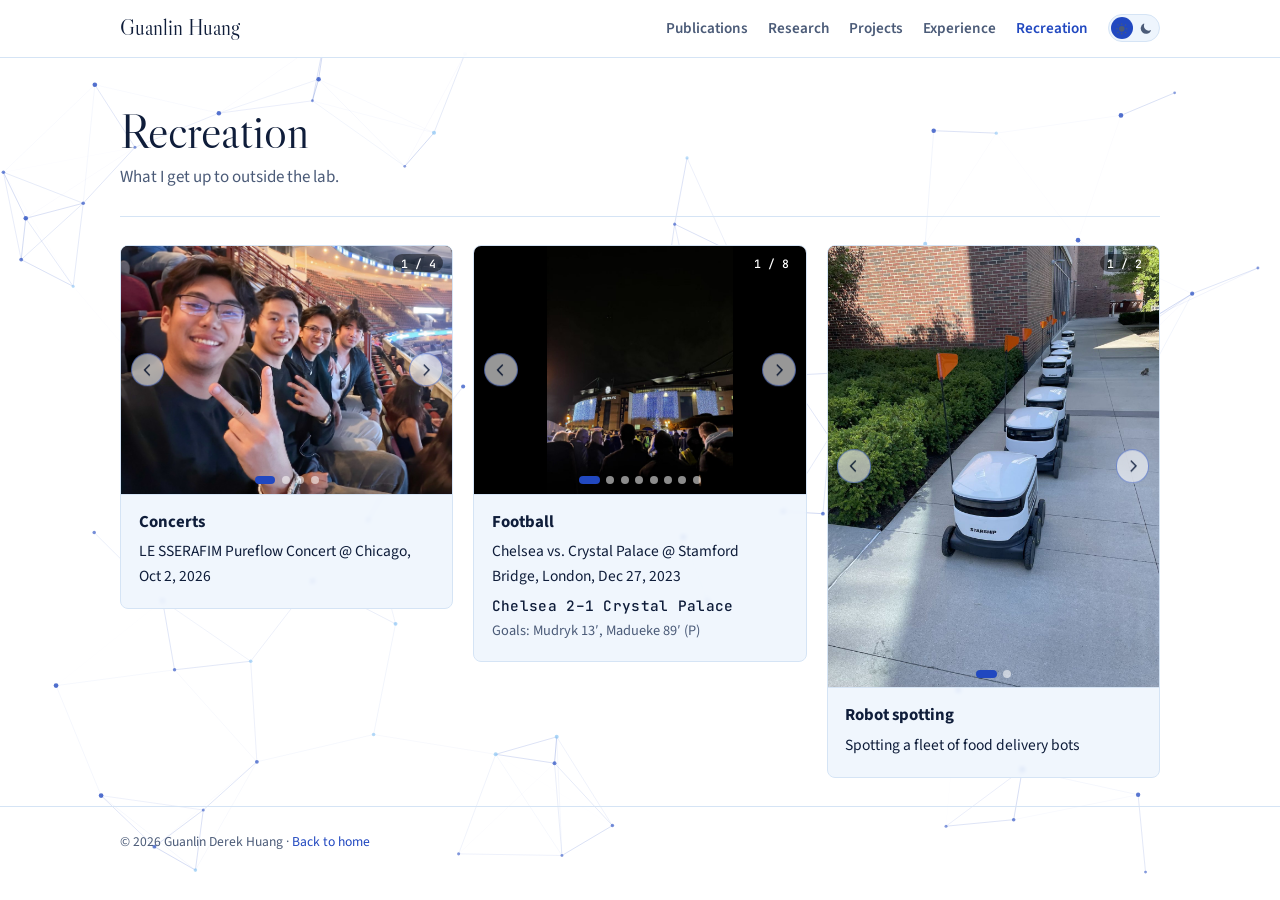
==== commit cfe6a70c: "Add private GoatCounter visitor analytics Co-Authored-By: Claude Opus 5.5 <noreply@anthropic.com> Cl" ====
--- a/hobbies.html
+++ b/hobbies.html
@@ -115,5 +115,7 @@
   <div class="wrap">© 2026 Guanlin Derek Huang · <a href="index.html">Back to home</a></div>
 </footer>
 <script src="assets/site.js" defer></script>
+<!-- Private visitor analytics (dashboard: dgh47906.goatcounter.com) -->
+<script data-goatcounter="https://dgh47906.goatcounter.com/count" async src="https://gc.zgo.at/count.js"></script>
 </body>
 </html>
